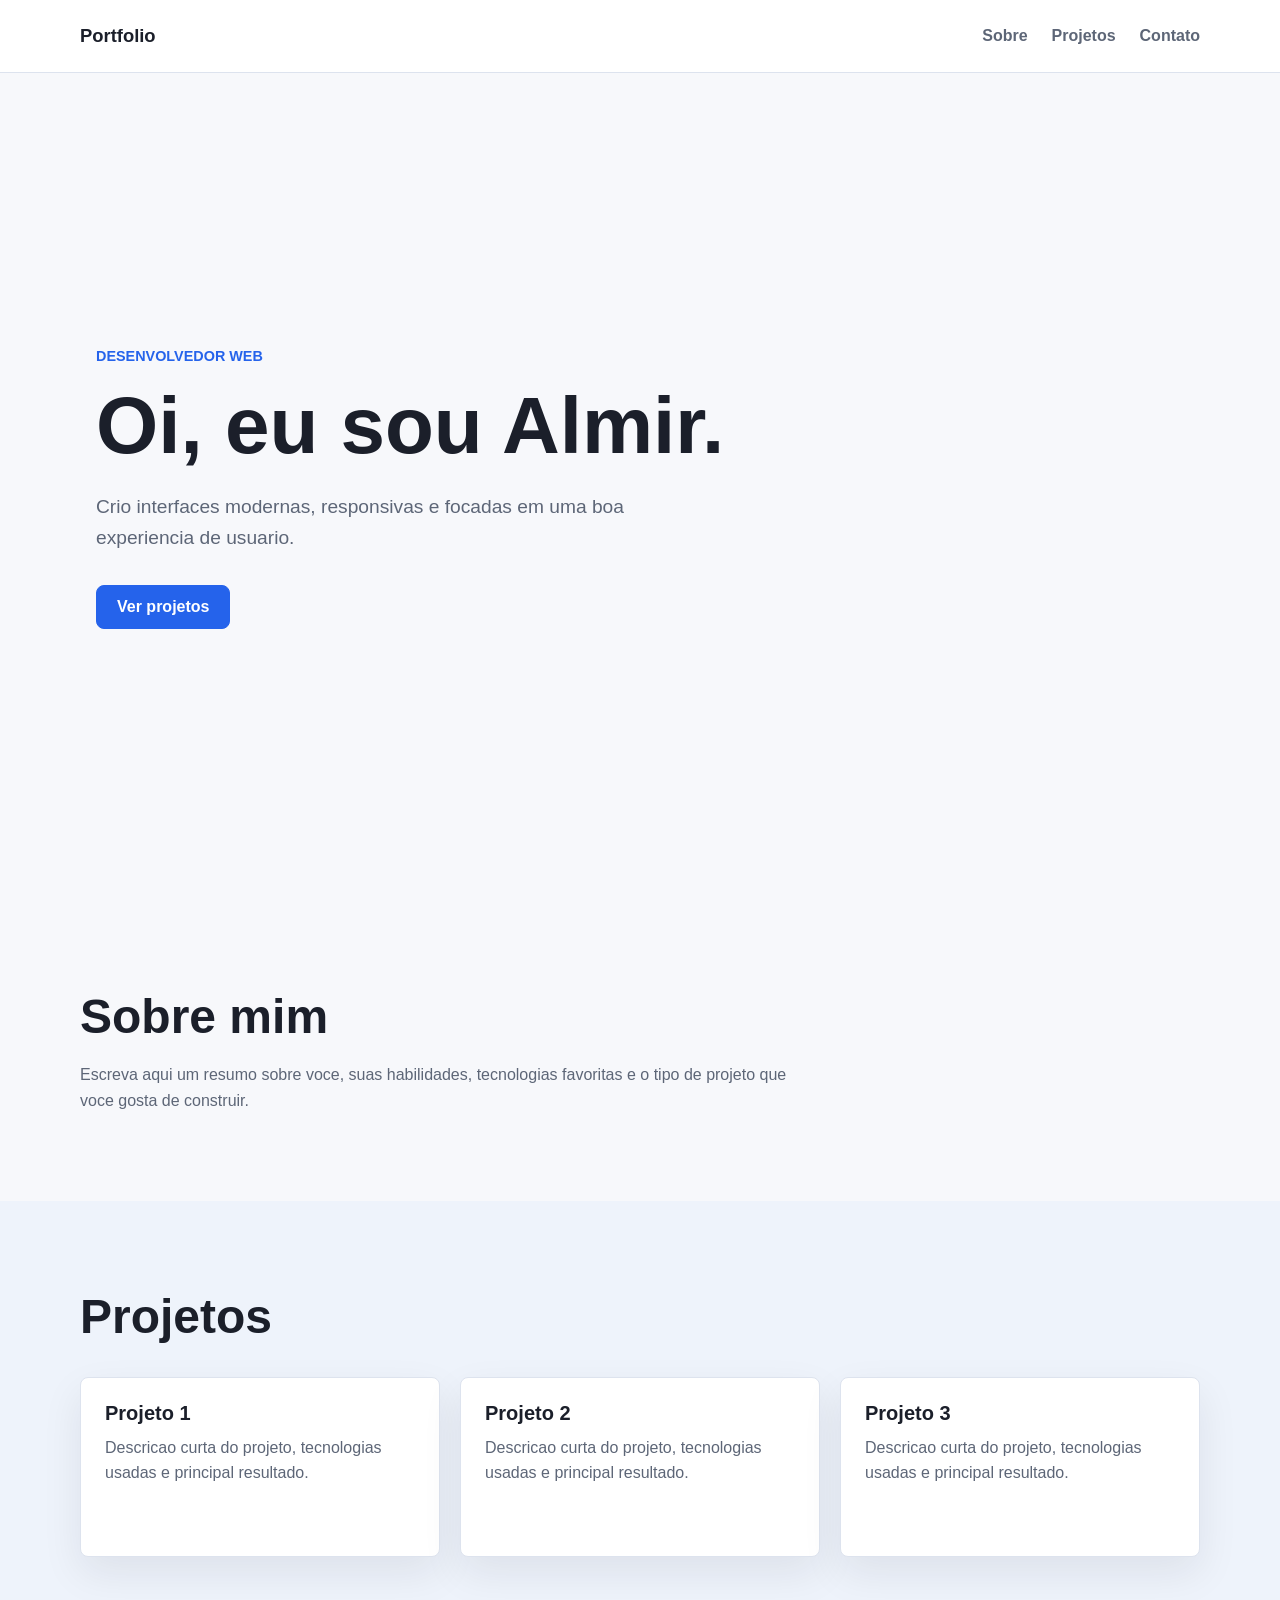
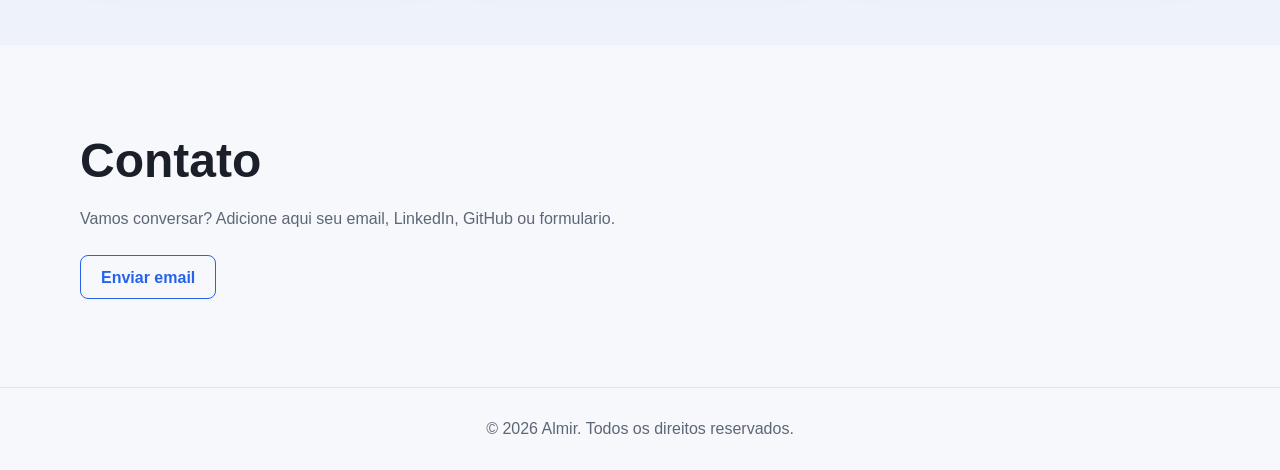
==== portfolio/index.html @ 5c8db814 "My portfolio" ====
<!DOCTYPE html>
<html lang="pt-BR">
<head>
  <meta charset="UTF-8">
  <meta name="viewport" content="width=device-width, initial-scale=1.0">
  <title>Meu Portfolio</title>
  <link rel="stylesheet" href="css/style.css">
</head>
<body>
  <header class="site-header">
    <nav class="nav">
      <a class="logo" href="#inicio">Portfolio</a>

      <button class="menu-toggle" type="button" aria-label="Abrir menu" aria-expanded="false">
        <span></span>
        <span></span>
        <span></span>
      </button>

      <ul class="nav-links">
        <li><a href="#sobre">Sobre</a></li>
        <li><a href="#projetos">Projetos</a></li>
        <li><a href="#contato">Contato</a></li>
      </ul>
    </nav>
  </header>

  <main>
    <section id="inicio" class="hero">
      <div class="hero-content">
        <p class="eyebrow">Desenvolvedor Web</p>
        <h1>Oi, eu sou Almir.</h1>
        <p>Crio interfaces modernas, responsivas e focadas em uma boa experiencia de usuario.</p>
        <a class="button" href="#projetos">Ver projetos</a>
      </div>
    </section>

    <section id="sobre" class="section">
      <div class="section-content">
        <h2>Sobre mim</h2>
        <p>
          Escreva aqui um resumo sobre voce, suas habilidades, tecnologias favoritas
          e o tipo de projeto que voce gosta de construir.
        </p>
      </div>
    </section>

    <section id="projetos" class="section section-muted">
      <div class="section-content">
        <h2>Projetos</h2>
        <div class="project-grid">
          <article class="project-card">
            <h3>Projeto 1</h3>
            <p>Descricao curta do projeto, tecnologias usadas e principal resultado.</p>
          </article>

          <article class="project-card">
            <h3>Projeto 2</h3>
            <p>Descricao curta do projeto, tecnologias usadas e principal resultado.</p>
          </article>

          <article class="project-card">
            <h3>Projeto 3</h3>
            <p>Descricao curta do projeto, tecnologias usadas e principal resultado.</p>
          </article>
        </div>
      </div>
    </section>

    <section id="contato" class="section">
      <div class="section-content">
        <h2>Contato</h2>
        <p>Vamos conversar? Adicione aqui seu email, LinkedIn, GitHub ou formulario.</p>
        <a class="button button-secondary" href="mailto:seuemail@exemplo.com">Enviar email</a>
      </div>
    </section>
  </main>

  <footer class="site-footer">
    <p>&copy; <span id="current-year"></span> Almir. Todos os direitos reservados.</p>
  </footer>

  <script src="js/script.js"></script>
</body>
</html>
---- portfolio/css/style.css ----
:root {
  --color-bg: #f7f8fb;
  --color-surface: #ffffff;
  --color-text: #1b1f2a;
  --color-muted: #5d6677;
  --color-primary: #2563eb;
  --color-primary-dark: #1d4ed8;
  --color-border: #dde3ee;
  --shadow: 0 16px 40px rgba(27, 31, 42, 0.08);
  --container: 1120px;
}

* {
  box-sizing: border-box;
  margin: 0;
  padding: 0;
}

html {
  scroll-behavior: smooth;
}

body {
  min-height: 100vh;
  background: var(--color-bg);
  color: var(--color-text);
  font-family: Arial, Helvetica, sans-serif;
  line-height: 1.6;
}

a {
  color: inherit;
  text-decoration: none;
}

.site-header {
  position: sticky;
  top: 0;
  z-index: 10;
  background: rgba(255, 255, 255, 0.92);
  border-bottom: 1px solid var(--color-border);
  backdrop-filter: blur(12px);
}

.nav {
  width: min(100% - 32px, var(--container));
  min-height: 72px;
  margin: 0 auto;
  display: flex;
  align-items: center;
  justify-content: space-between;
  gap: 24px;
}

.logo {
  font-size: 1.15rem;
  font-weight: 700;
}

.nav-links {
  display: flex;
  align-items: center;
  gap: 24px;
  list-style: none;
}

.nav-links a {
  color: var(--color-muted);
  font-weight: 600;
  transition: color 0.2s ease;
}

.nav-links a:hover {
  color: var(--color-primary);
}

.menu-toggle {
  width: 44px;
  height: 44px;
  display: none;
  flex-direction: column;
  align-items: center;
  justify-content: center;
  gap: 5px;
  background: transparent;
  border: 1px solid var(--color-border);
  border-radius: 8px;
  cursor: pointer;
}

.menu-toggle span {
  width: 20px;
  height: 2px;
  background: var(--color-text);
}

.hero {
  min-height: calc(100vh - 72px);
  display: grid;
  align-items: center;
  padding: 80px 16px;
}

.hero-content,
.section-content {
  width: min(100%, var(--container));
  margin: 0 auto;
}

.hero-content {
  max-width: 760px;
  margin-left: max(16px, calc((100vw - var(--container)) / 2));
}

.eyebrow {
  margin-bottom: 12px;
  color: var(--color-primary);
  font-size: 0.9rem;
  font-weight: 700;
  text-transform: uppercase;
}

h1,
h2,
h3 {
  line-height: 1.15;
}

h1 {
  max-width: 680px;
  margin-bottom: 20px;
  font-size: clamp(2.5rem, 7vw, 5rem);
}

h2 {
  margin-bottom: 18px;
  font-size: clamp(2rem, 4vw, 3rem);
}

h3 {
  margin-bottom: 10px;
  font-size: 1.25rem;
}

p {
  color: var(--color-muted);
  font-size: 1rem;
}

.hero p:not(.eyebrow) {
  max-width: 620px;
  margin-bottom: 32px;
  font-size: 1.2rem;
}

.button {
  display: inline-flex;
  align-items: center;
  justify-content: center;
  min-height: 44px;
  padding: 0 20px;
  background: var(--color-primary);
  color: #ffffff;
  border: 1px solid var(--color-primary);
  border-radius: 8px;
  font-weight: 700;
  transition: background 0.2s ease, border-color 0.2s ease, transform 0.2s ease;
}

.button:hover {
  background: var(--color-primary-dark);
  border-color: var(--color-primary-dark);
  transform: translateY(-1px);
}

.button-secondary {
  margin-top: 24px;
  background: transparent;
  color: var(--color-primary);
}

.button-secondary:hover {
  color: #ffffff;
}

.section {
  padding: 88px 16px;
}

.section-muted {
  background: #eef3fb;
}

.section-content > p {
  max-width: 720px;
}

.project-grid {
  display: grid;
  grid-template-columns: repeat(3, minmax(0, 1fr));
  gap: 20px;
  margin-top: 32px;
}

.project-card {
  min-height: 180px;
  padding: 24px;
  background: var(--color-surface);
  border: 1px solid var(--color-border);
  border-radius: 8px;
  box-shadow: var(--shadow);
}

.site-footer {
  padding: 28px 16px;
  text-align: center;
  border-top: 1px solid var(--color-border);
}

@media (max-width: 760px) {
  .menu-toggle {
    display: flex;
  }

  .nav-links {
    position: absolute;
    top: 72px;
    left: 0;
    right: 0;
    display: none;
    flex-direction: column;
    align-items: stretch;
    gap: 0;
    background: var(--color-surface);
    border-bottom: 1px solid var(--color-border);
  }

  .nav-links.is-open {
    display: flex;
  }

  .nav-links a {
    display: block;
    padding: 16px;
  }

  .hero {
    min-height: auto;
    padding: 96px 16px 72px;
  }

  .hero-content {
    margin: 0 auto;
  }

  .project-grid {
    grid-template-columns: 1fr;
  }
}
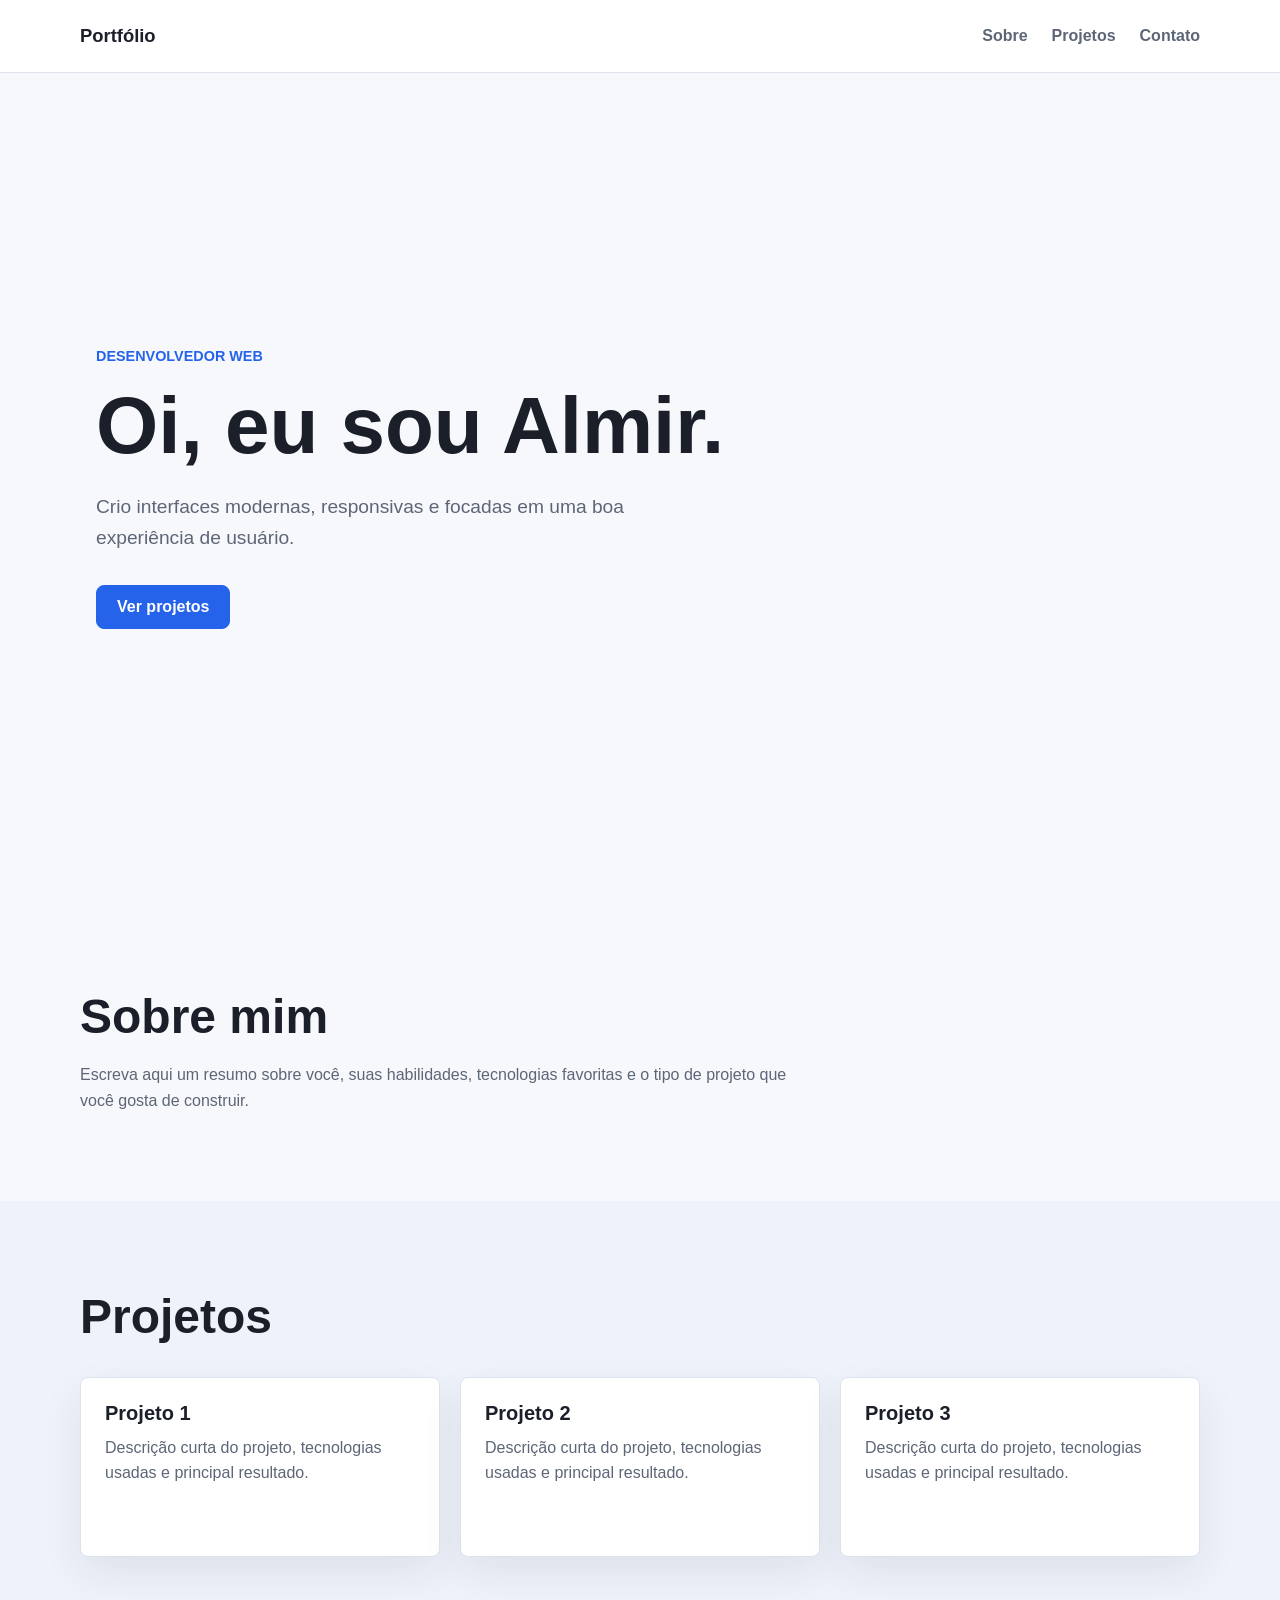
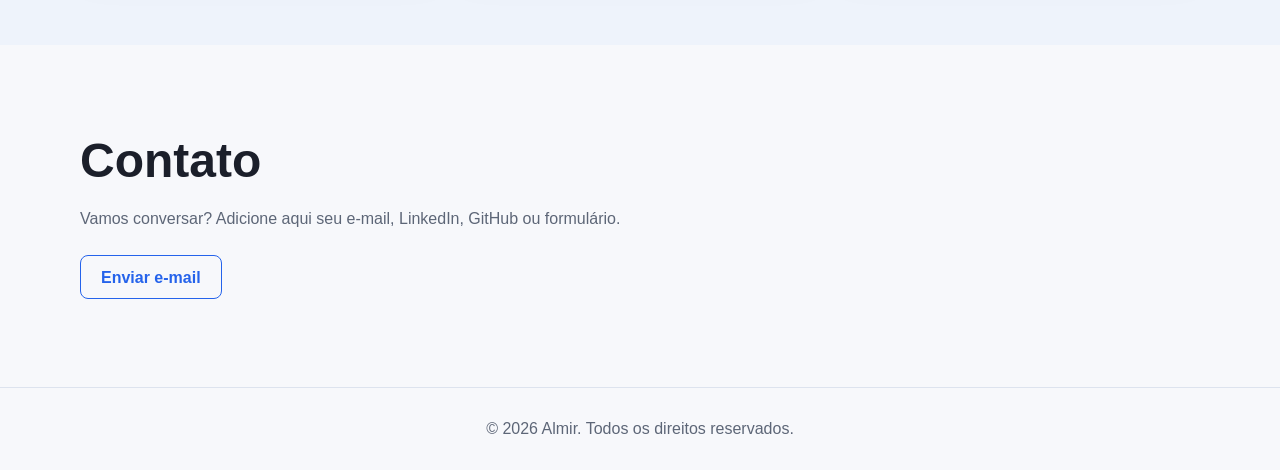
==== commit f6d525b6: "Fix typos and improve accents in Portuguese text throughout the portfolio" ====
--- a/portfolio/index.html
+++ b/portfolio/index.html
@@ -3,13 +3,13 @@
 <head>
   <meta charset="UTF-8">
   <meta name="viewport" content="width=device-width, initial-scale=1.0">
-  <title>Meu Portfolio</title>
+  <title>Meu Portfólio</title>
   <link rel="stylesheet" href="css/style.css">
 </head>
 <body>
   <header class="site-header">
     <nav class="nav">
-      <a class="logo" href="#inicio">Portfolio</a>
+      <a class="logo" href="#inicio">Portfólio</a>
 
       <button class="menu-toggle" type="button" aria-label="Abrir menu" aria-expanded="false">
         <span></span>
@@ -30,7 +30,7 @@
       <div class="hero-content">
         <p class="eyebrow">Desenvolvedor Web</p>
         <h1>Oi, eu sou Almir.</h1>
-        <p>Crio interfaces modernas, responsivas e focadas em uma boa experiencia de usuario.</p>
+        <p>Crio interfaces modernas, responsivas e focadas em uma boa experiência de usuário.</p>
         <a class="button" href="#projetos">Ver projetos</a>
       </div>
     </section>
@@ -39,8 +39,8 @@
       <div class="section-content">
         <h2>Sobre mim</h2>
         <p>
-          Escreva aqui um resumo sobre voce, suas habilidades, tecnologias favoritas
-          e o tipo de projeto que voce gosta de construir.
+          Escreva aqui um resumo sobre você, suas habilidades, tecnologias favoritas
+          e o tipo de projeto que você gosta de construir.
         </p>
       </div>
     </section>
@@ -51,17 +51,17 @@
         <div class="project-grid">
           <article class="project-card">
             <h3>Projeto 1</h3>
-            <p>Descricao curta do projeto, tecnologias usadas e principal resultado.</p>
+            <p>Descrição curta do projeto, tecnologias usadas e principal resultado.</p>
           </article>
 
           <article class="project-card">
             <h3>Projeto 2</h3>
-            <p>Descricao curta do projeto, tecnologias usadas e principal resultado.</p>
+            <p>Descrição curta do projeto, tecnologias usadas e principal resultado.</p>
           </article>
 
           <article class="project-card">
             <h3>Projeto 3</h3>
-            <p>Descricao curta do projeto, tecnologias usadas e principal resultado.</p>
+            <p>Descrição curta do projeto, tecnologias usadas e principal resultado.</p>
           </article>
         </div>
       </div>
@@ -70,8 +70,8 @@
     <section id="contato" class="section">
       <div class="section-content">
         <h2>Contato</h2>
-        <p>Vamos conversar? Adicione aqui seu email, LinkedIn, GitHub ou formulario.</p>
-        <a class="button button-secondary" href="mailto:seuemail@exemplo.com">Enviar email</a>
+        <p>Vamos conversar? Adicione aqui seu e-mail, LinkedIn, GitHub ou formulário.</p>
+        <a class="button button-secondary" href="mailto:seuemail@exemplo.com">Enviar e-mail</a>
       </div>
     </section>
   </main>
